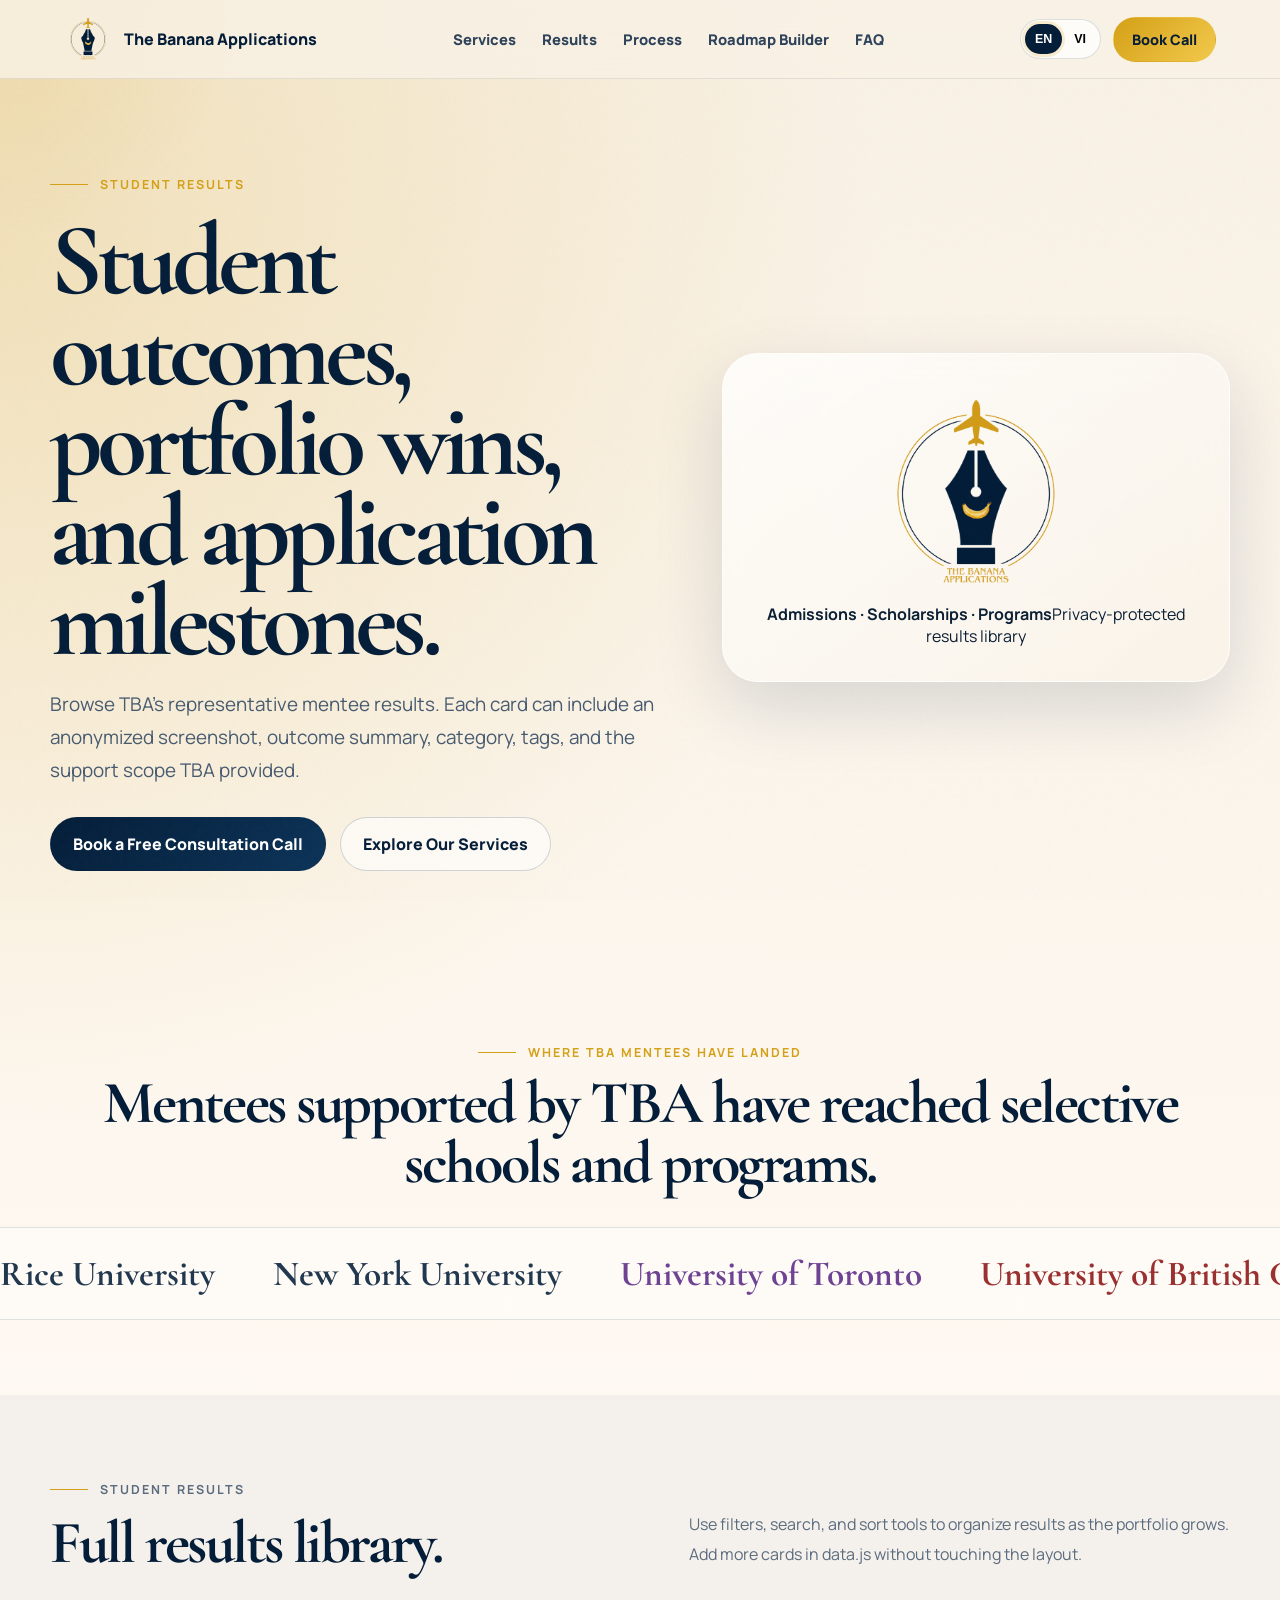
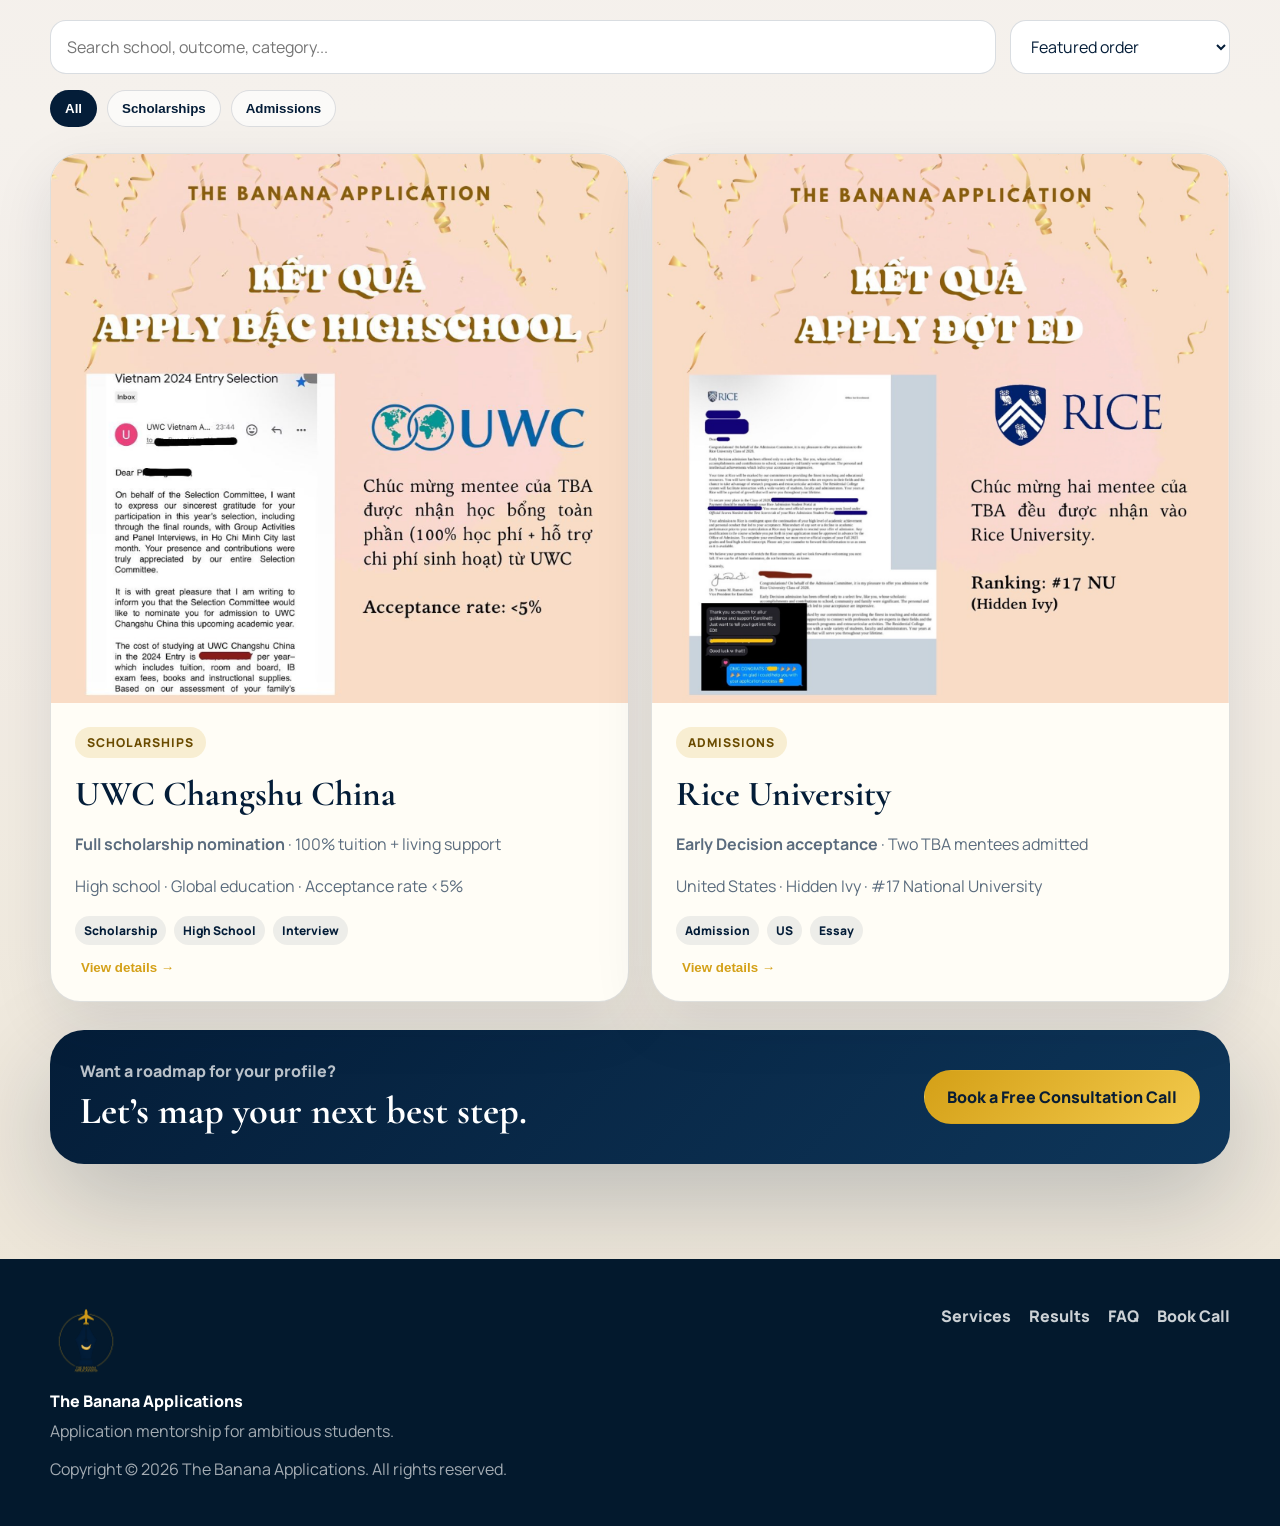
==== results.html @ 78f8deb8 "Add files via upload" ====
<!doctype html>
<html lang="en">
<head>
  <meta charset="utf-8" />
  <meta name="viewport" content="width=device-width, initial-scale=1" />
  <title>Student Results | The Banana Applications</title>
  <meta name="description" content="Explore student admissions, scholarship, competition, program, and portfolio outcomes from The Banana Applications mentees." />
  <meta name="theme-color" content="#041d38" />
  <meta property="og:title" content="Student Results | The Banana Applications" />
  <meta property="og:description" content="A bilingual portfolio of representative TBA mentee outcomes, with privacy-protected screenshots and case notes." />
  <meta property="og:image" content="tba-logo.png" />
  <link rel="icon" href="tba-logo.png" />
  <link rel="preconnect" href="https://fonts.googleapis.com"><link rel="preconnect" href="https://fonts.gstatic.com" crossorigin>
  <link href="https://fonts.googleapis.com/css2?family=Cormorant+Garamond:wght@500;600;700&family=Manrope:wght@400;500;600;700;800&display=swap" rel="stylesheet">
  <link rel="stylesheet" href="styles.css" />
</head>
<body data-page="results">
  <div class="cursor-glow" id="cursorGlow"></div><div class="page-noise"></div>
  <header class="site-header" id="top"><a class="brand" href="index.html#top"><img src="tba-logo.png" alt="The Banana Applications logo" /><span>The Banana Applications</span></a><nav class="desktop-nav"><a href="index.html#services" data-i18n="navServices">Services</a><a href="results.html" data-i18n="navResults">Results</a><a href="index.html#process" data-i18n="navProcess">Process</a><a href="index.html#roadmap" data-i18n="navRoadmap">Roadmap Builder</a><a href="index.html#faq" data-i18n="navFAQ">FAQ</a></nav><div class="header-actions"><button class="lang-toggle" type="button"><span class="lang-pill active" data-lang="en">EN</span><span class="lang-pill" data-lang="vi">VI</span></button><a class="btn btn-gold btn-small book-link" href="#" target="_blank" rel="noopener" data-i18n="bookShort">Book Call</a><button class="menu-button" type="button">☰</button></div></header>
  <div class="mobile-menu"><a href="index.html#services" data-i18n="navServices">Services</a><a href="results.html" data-i18n="navResults">Results</a><a href="index.html#process" data-i18n="navProcess">Process</a><a href="index.html#roadmap" data-i18n="navRoadmap">Roadmap Builder</a><a href="index.html#faq" data-i18n="navFAQ">FAQ</a></div>
  <main>
    <section class="results-hero section-shell"><div class="reveal"><p class="eyebrow"><span></span><strong data-i18n="resultsEyebrow">Student results</strong></p><h1 data-i18n="resultsPageTitle">Student outcomes, portfolio wins, and application milestones.</h1><p class="hero-subtitle" data-i18n="resultsPageSubtitle">Browse TBA’s representative mentee results. Each card can include an anonymized screenshot, outcome summary, category, tags, and the support scope TBA provided.</p><div class="hero-buttons"><a class="btn btn-navy book-link" href="#" target="_blank" rel="noopener" data-i18n="bookFull">Book a Free Consultation Call</a><a class="btn btn-outline" href="index.html#services" data-i18n="exploreServices">Explore Our Services</a></div></div><div class="results-hero-card premium-card reveal delay-1"><img src="tba-logo.png" alt="The Banana Applications logo" /><div><strong>Admissions · Scholarships · Programs</strong><span data-i18n="privacyLine">Privacy-protected results library</span></div></div></section>
    <section class="university-strip"><div class="section-shell university-heading reveal"><p class="eyebrow centered"><span></span><strong data-i18n="marqueeEyebrow">Where TBA mentees have landed</strong></p><h2 data-i18n="marqueeTitle">Mentees supported by TBA have reached selective schools and programs.</h2></div><div class="logo-marquee"><div class="logo-track" id="destinationTrack"></div></div></section>
    <section class="results-section full-results" id="results"><div class="section-shell"><div class="results-top reveal"><div><p class="eyebrow"><span></span><strong data-i18n="resultsEyebrow">Student results</strong></p><h2 data-i18n="resultsLibraryTitle">Full results library.</h2></div><p data-i18n="resultsLibrarySubtitle">Use filters, search, and sort tools to organize results as the portfolio grows. Add more cards in data.js without touching the layout.</p></div><div class="results-tools reveal delay-1"><input id="resultSearch" type="search" placeholder="Search school, outcome, category..." /><select id="sortResults"><option value="default">Featured order</option><option value="school">School A–Z</option><option value="category">Category</option></select></div><div class="filter-row reveal delay-1" id="filterRow"></div><div class="results-grid" id="resultsGrid"></div><div class="inline-cta reveal"><div><p data-i18n="inlineCtaSmall">Want a roadmap for your profile?</p><h3 data-i18n="inlineCtaTitle">Let’s map your next best step.</h3></div><a class="btn btn-gold book-link" href="#" target="_blank" rel="noopener" data-i18n="bookFull">Book a Free Consultation Call</a></div></div></section>
  </main>
  <footer class="site-footer"><div class="section-shell footer-grid"><div><img src="tba-logo.png" alt="The Banana Applications logo" /><p>The Banana Applications</p><span data-i18n="footerTagline">Application mentorship for ambitious students.</span><span class="copyright">Copyright © 2026 The Banana Applications. All rights reserved.</span></div><div class="footer-links"><a href="index.html#services" data-i18n="navServices">Services</a><a href="results.html" data-i18n="navResults">Results</a><a href="index.html#faq" data-i18n="navFAQ">FAQ</a><a class="book-link" href="#" target="_blank" rel="noopener" data-i18n="bookShort">Book Call</a></div></div></footer>
  <dialog class="result-modal" id="resultModal"><button class="modal-close" type="button">×</button><div id="modalContent"></div></dialog>
  <script src="data.js"></script><script src="script.js"></script>
</body>
</html>
---- styles.css ----
:root{--navy:#041d38;--navy2:#092947;--gold:#d4a017;--gold2:#f2c94c;--cream:#f8f1e5;--ivory:#fffaf0;--ink:#0b1f35;--muted:#617084;--line:rgba(4,29,56,.13);--shadow:0 26px 70px rgba(4,29,56,.14);--shadow2:0 36px 100px rgba(4,29,56,.22);--radius:28px;--serif:"Cormorant Garamond",Georgia,serif;--sans:"Manrope",system-ui,sans-serif}*{box-sizing:border-box}html{scroll-behavior:smooth}body{margin:0;background:radial-gradient(circle at 0 8%,rgba(212,160,23,.22),transparent 28%),linear-gradient(180deg,var(--cream),#fffaf4 55%,#f6ecdc);color:var(--ink);font-family:var(--sans);overflow-x:hidden}.page-noise{position:fixed;inset:0;pointer-events:none;opacity:.42;background-image:url("data:image/svg+xml,%3Csvg viewBox='0 0 200 200' xmlns='http://www.w3.org/2000/svg'%3E%3Cfilter id='n'%3E%3CfeTurbulence type='fractalNoise' baseFrequency='.9' numOctaves='4' stitchTiles='stitch'/%3E%3C/filter%3E%3Crect width='100%25' height='100%25' filter='url(%23n)' opacity='.05'/%3E%3C/svg%3E");z-index:0}.cursor-glow{position:fixed;width:520px;height:520px;border-radius:50%;background:radial-gradient(circle,rgba(212,160,23,.19),transparent 65%);pointer-events:none;transform:translate(-50%,-50%);z-index:0;opacity:.8}.skip-link{position:absolute;left:-999px}.skip-link:focus{left:20px;top:20px;z-index:99}.section-shell{width:min(1180px,calc(100% - 42px));margin:0 auto}.site-header{position:sticky;top:0;z-index:50;display:flex;align-items:center;justify-content:space-between;padding:15px min(5vw,72px);background:rgba(248,241,229,.82);backdrop-filter:blur(18px);border-bottom:1px solid rgba(4,29,56,.09)}.brand{display:flex;align-items:center;gap:12px;color:var(--navy);text-decoration:none;font-weight:850}.brand img{width:48px;height:48px;object-fit:contain}.desktop-nav{display:flex;gap:26px;align-items:center}.desktop-nav a,.mobile-menu a{color:#2e425a;text-decoration:none;font-weight:800;font-size:.92rem}.desktop-nav a:hover{color:var(--gold)}.header-actions{display:flex;gap:12px;align-items:center}.lang-toggle{border:1px solid var(--line);background:rgba(255,255,255,.7);padding:4px;border-radius:999px;display:flex;gap:2px;cursor:pointer}.lang-pill{padding:8px 10px;border-radius:999px;font-weight:900;font-size:.78rem}.lang-pill.active{background:var(--navy);color:white;box-shadow:0 0 0 3px rgba(212,160,23,.18)}.btn{display:inline-flex;align-items:center;justify-content:center;border-radius:999px;padding:15px 22px;border:1px solid transparent;text-decoration:none;font-weight:900;transition:.25s ease;cursor:pointer}.btn:hover{transform:translateY(-2px);box-shadow:0 18px 38px rgba(4,29,56,.15)}.btn-small{padding:12px 18px;font-size:.9rem}.btn-gold{background:linear-gradient(135deg,var(--gold),var(--gold2));color:#091d34}.btn-navy{background:linear-gradient(135deg,var(--navy),#0c3358);color:white}.btn-outline{border-color:rgba(4,29,56,.18);background:rgba(255,255,255,.6);color:var(--navy)}.btn-light{background:#fffdf6;color:var(--navy);border-color:rgba(255,255,255,.45)}.menu-button{display:none;border:0;background:var(--navy);color:white;border-radius:12px;padding:9px 12px}.mobile-menu{display:none;position:sticky;top:79px;z-index:49;background:rgba(248,241,229,.96);padding:14px 22px;border-bottom:1px solid var(--line)}.mobile-menu.open{display:grid;gap:12px}.hero{position:relative;display:grid;grid-template-columns:1.05fr .95fr;gap:58px;align-items:center;min-height:760px;padding:90px 0}.eyebrow{display:flex;gap:12px;align-items:center;color:var(--gold);letter-spacing:.16em;text-transform:uppercase;font-size:.78rem;font-weight:900}.eyebrow span{width:38px;height:1px;background:var(--gold);display:inline-block}.eyebrow.centered{justify-content:center}.hero h1,.results-hero h1{font-family:var(--serif);font-size:clamp(4rem,8vw,7.8rem);line-height:.88;letter-spacing:-.055em;margin:22px 0;color:var(--navy)}.hero-subtitle{font-size:1.18rem;line-height:1.75;color:#465a70;max-width:780px}.hero-buttons{display:flex;gap:14px;flex-wrap:wrap;margin-top:30px}.trust-row{margin-top:28px;display:grid;grid-template-columns:repeat(3,1fr);gap:10px}.trust-row div{border:1px solid var(--line);border-radius:18px;padding:14px;background:rgba(255,255,255,.45)}.trust-row strong{display:block;color:var(--navy)}.trust-row span{color:var(--muted);font-size:.86rem}.premium-card{background:linear-gradient(145deg,rgba(255,255,255,.78),rgba(248,241,229,.45));border:1px solid rgba(255,255,255,.72);box-shadow:var(--shadow);backdrop-filter:blur(16px)}.hero-card{min-height:500px;border-radius:45px;background:radial-gradient(circle at 40% 35%,rgba(212,160,23,.22),transparent 25%),linear-gradient(145deg,#08213c,#0e365a 65%,#041d38);position:relative;overflow:hidden;display:grid;place-items:center;box-shadow:var(--shadow2)}.hero-grid-lines{position:absolute;inset:0;background:linear-gradient(rgba(255,255,255,.035) 1px,transparent 1px),linear-gradient(90deg,rgba(255,255,255,.035) 1px,transparent 1px);background-size:46px 46px;mask-image:radial-gradient(circle,black 15%,transparent 72%)}.hero-logo{width:min(360px,60%);filter:drop-shadow(0 22px 30px rgba(0,0,0,.32));z-index:2}.orbit{position:absolute;border:1px solid rgba(212,160,23,.38);border-radius:50%;animation:spin 18s linear infinite}.orbit-one{width:78%;height:78%}.orbit-two{width:58%;height:58%;border-color:rgba(248,241,229,.22);animation-duration:28s}.floating-note,.floating-stat{position:absolute;z-index:3;border:1px solid rgba(255,255,255,.18);background:rgba(255,255,255,.12);backdrop-filter:blur(14px);color:white;border-radius:20px;padding:18px 20px;box-shadow:0 24px 55px rgba(0,0,0,.18)}.floating-note span,.floating-stat span{display:block;font-weight:900;font-size:.78rem;color:rgba(255,255,255,.72)}.floating-note strong,.floating-stat strong{font-family:var(--serif);font-size:1.5rem}.top-left{top:70px;left:55px}.bottom-right{right:48px;bottom:52px}.floating-stat{right:55px;top:48px;text-align:center}.intro-band,.signature-section,.why-section{padding:90px 0;background:rgba(255,255,255,.36);border-top:1px solid var(--line);border-bottom:1px solid var(--line)}.intro-grid,.signature-grid,.why-grid,.roadmap-grid{display:grid;grid-template-columns:1fr 1fr;gap:55px;align-items:center}.intro-grid h2,.section-heading h2,.signature-grid h2,.why-grid h2,.roadmap-grid h2,.results-top h2,.university-heading h2,.final-card h2{font-family:var(--serif);font-size:clamp(2.5rem,4.7vw,4.4rem);line-height:1;letter-spacing:-.04em;margin:12px 0;color:var(--navy)}.intro-grid p,.signature-grid p,.why-grid p,.section-heading p,.results-top p,.roadmap-grid p{color:#5b6c7e;line-height:1.85}.metric-panel{display:grid;grid-template-columns:repeat(4,1fr);gap:1px;padding:46px 0}.metric-panel div{padding:28px;border:1px solid var(--line);background:rgba(255,255,255,.4)}.metric-panel span{font-family:var(--serif);font-weight:800;font-size:3.4rem;color:var(--navy)}.metric-panel p{margin:4px 0 0;color:var(--muted);font-weight:800}.university-strip{padding:75px 0;overflow:hidden}.university-heading{text-align:center;margin-bottom:34px}.logo-marquee{border-block:1px solid rgba(4,29,56,.12);background:rgba(255,255,255,.42);padding:24px 0;white-space:nowrap}.logo-track{display:inline-flex;gap:58px;align-items:center;animation:marquee 35s linear infinite}.school-wordmark{font-family:var(--serif);font-size:2.2rem;font-weight:800;color:var(--navy);opacity:.88}.school-wordmark:nth-child(3n){color:#5b2a86}.school-wordmark:nth-child(4n){color:#8c1515}.section-heading{text-align:center;max-width:790px;margin:0 auto 42px}.services,.process,.resources,.faq,.testimonials{padding:92px 0}.service-grid{display:grid;grid-template-columns:repeat(3,1fr);gap:18px}.service-card{position:relative;border-radius:28px;padding:28px;background:rgba(255,255,255,.56);border:1px solid rgba(4,29,56,.12);box-shadow:0 18px 50px rgba(4,29,56,.08);overflow:hidden;transition:.25s ease}.service-card:hover{transform:translateY(-5px);box-shadow:var(--shadow)}.service-icon{width:48px;height:48px;border-radius:16px;background:var(--navy);color:var(--gold2);display:grid;place-items:center;font-size:1.25rem;margin-bottom:24px}.service-card h3{font-family:var(--serif);font-size:1.8rem;margin:0 0 10px;color:var(--navy)}.service-card p{color:#5e6f81;line-height:1.7}.deliver-list{margin:18px 0 0;padding:0;display:grid;gap:8px;list-style:none}.deliver-list li{font-size:.86rem;color:#243c55;font-weight:800}.deliver-list li:before{content:'✓';color:var(--gold);margin-right:8px}.method-cards{display:grid;gap:14px}.method-cards article{padding:24px;border-radius:24px;background:rgba(255,255,255,.55);border:1px solid var(--line)}.method-cards b{color:var(--gold)}.method-cards h3{margin:8px 0;color:var(--navy)}.process-timeline{position:relative;display:grid;gap:20px}.process-timeline:before{content:"";position:absolute;left:34px;top:20px;bottom:20px;width:1px;background:linear-gradient(var(--gold),rgba(4,29,56,.1))}.process-card{position:relative;margin-left:70px;padding:28px;border-radius:28px;background:rgba(255,255,255,.6);border:1px solid var(--line);box-shadow:0 18px 50px rgba(4,29,56,.08)}.process-card .num{position:absolute;left:-70px;top:22px;width:68px;height:68px;border-radius:50%;display:grid;place-items:center;background:linear-gradient(135deg,var(--navy),#0e365a);color:var(--gold2);font-weight:900;border:5px solid var(--cream)}.process-card h3{font-family:var(--serif);font-size:2rem;margin:0 0 8px;color:var(--navy)}.process-card p{color:#5b6c7e;line-height:1.75}.process-output{display:inline-flex;margin-top:12px;border-radius:999px;background:rgba(212,160,23,.14);color:#6b4b00;padding:8px 12px;font-weight:900;font-size:.85rem}.roadmap-section{padding:92px 0;background:linear-gradient(135deg,#071f38,#0c3358);color:white}.roadmap-grid h2,.roadmap-grid .eyebrow,.roadmap-grid p{color:white}.roadmap-card{padding:30px;border-radius:32px;background:rgba(255,255,255,.1);border-color:rgba(255,255,255,.16)}.quiz-step{display:grid;gap:8px;margin-bottom:16px}.quiz-step label{font-weight:900;color:rgba(255,255,255,.82)}.quiz-step select,.results-tools input,.results-tools select{width:100%;border:1px solid rgba(4,29,56,.15);background:white;border-radius:16px;padding:14px 16px;font:inherit;color:var(--navy)}.roadmap-output{display:none;margin-top:18px;padding:18px;border-radius:22px;background:rgba(255,255,255,.12);border:1px solid rgba(255,255,255,.18);line-height:1.7}.roadmap-output.show{display:block}.results-section{padding:95px 0;background:rgba(4,29,56,.04)}.results-top{display:grid;grid-template-columns:1.05fr .95fr;gap:40px;align-items:end;margin-bottom:34px}.results-grid{display:grid;grid-template-columns:repeat(2,1fr);gap:22px}.result-card{background:#fffdf6;border-radius:30px;overflow:hidden;border:1px solid var(--line);box-shadow:0 20px 60px rgba(4,29,56,.1);transition:.25s ease;display:flex;flex-direction:column}.result-card:hover{transform:translateY(-4px);box-shadow:var(--shadow)}.result-image{aspect-ratio:1.05/1;background:#ead8c2;overflow:hidden}.result-image img{width:100%;height:100%;object-fit:cover;display:block}.result-body{padding:24px}.result-category{display:inline-flex;border-radius:999px;background:rgba(212,160,23,.16);color:#6a4b00;padding:7px 12px;font-weight:900;font-size:.76rem;text-transform:uppercase;letter-spacing:.08em}.result-body h3{font-family:var(--serif);font-size:2.2rem;margin:14px 0 8px;color:var(--navy)}.result-body p{color:#5b6c7e;line-height:1.65}.tag-row{display:flex;gap:8px;flex-wrap:wrap}.tag-row span{font-size:.75rem;font-weight:900;color:var(--navy);background:rgba(4,29,56,.07);border-radius:999px;padding:6px 9px}.result-open{margin-top:14px;border:0;background:transparent;color:var(--gold);font-weight:900;cursor:pointer}.inline-cta{margin-top:28px;border-radius:34px;background:linear-gradient(135deg,var(--navy),#0e365a);color:white;padding:30px;display:flex;align-items:center;justify-content:space-between;gap:20px;box-shadow:var(--shadow2)}.inline-cta p{margin:0;color:rgba(255,255,255,.72);font-weight:900}.inline-cta h3{font-family:var(--serif);font-size:2.4rem;margin:6px 0 0}.cta-actions{display:flex;gap:12px;flex-wrap:wrap}.testimonials{display:grid;place-items:center}.testimonial-card{max-width:820px;padding:44px;border-radius:38px;text-align:center}.quote-mark{font-family:var(--serif);font-size:6rem;color:var(--gold);line-height:0;margin:32px 0}.testimonial-card p:not(.quote-mark){font-family:var(--serif);font-size:2.4rem;line-height:1.1;color:var(--navy)}.testimonial-card strong{display:block}.testimonial-card span{color:var(--muted)}.mini-link{border:0;background:transparent;color:var(--gold);font-weight:900;margin-top:18px;cursor:pointer}.faq-list{max-width:880px;margin:auto;display:grid;gap:12px}.faq-item{border:1px solid var(--line);border-radius:22px;background:rgba(255,255,255,.56);overflow:hidden}.faq-q{width:100%;border:0;background:transparent;padding:20px 22px;display:flex;justify-content:space-between;align-items:center;font-weight:900;color:var(--navy);font-size:1rem;cursor:pointer}.faq-a{display:none;padding:0 22px 22px;color:#5b6c7e;line-height:1.75}.faq-item.open .faq-a{display:block}.final-cta{padding:90px 0}.final-card{border-radius:44px;background:radial-gradient(circle at 20% 20%,rgba(212,160,23,.25),transparent 32%),linear-gradient(135deg,#061d34,#0d365d);color:white;padding:46px;display:grid;grid-template-columns:220px 1fr;gap:40px;align-items:center;box-shadow:var(--shadow2)}.final-card img{width:210px}.final-card h2{color:white}.final-card p{color:rgba(255,255,255,.75)}.final-actions{display:flex;gap:12px;flex-wrap:wrap}.site-footer{padding:46px 0;background:#03192d;color:white}.footer-grid{display:flex;justify-content:space-between;gap:30px}.footer-grid img{width:72px}.footer-grid p{font-weight:900;margin:8px 0}.footer-grid span{display:block;color:rgba(255,255,255,.64);margin-top:6px}.copyright{margin-top:16px!important}.footer-links{display:flex;gap:18px;flex-wrap:wrap;align-items:flex-start}.footer-links a{color:rgba(255,255,255,.8);text-decoration:none;font-weight:800}.results-hero{display:grid;grid-template-columns:1.1fr .9fr;gap:50px;align-items:center;min-height:520px;padding:85px 0}.results-hero-card{border-radius:36px;padding:34px;text-align:center}.results-hero-card img{width:210px}.full-results{padding-top:70px}.results-tools{display:grid;grid-template-columns:1fr 220px;gap:14px;margin:0 0 16px}.filter-row{display:flex;gap:10px;flex-wrap:wrap;margin:0 0 26px}.filter-btn{border:1px solid var(--line);background:rgba(255,255,255,.62);padding:10px 14px;border-radius:999px;font-weight:900;color:var(--navy);cursor:pointer}.filter-btn.active{background:var(--navy);color:white}.result-modal{border:0;border-radius:34px;max-width:980px;width:calc(100% - 30px);padding:0;background:#fffdf6;box-shadow:var(--shadow2)}.result-modal::backdrop{background:rgba(4,29,56,.68);backdrop-filter:blur(8px)}.modal-close{position:absolute;right:16px;top:12px;z-index:2;border:0;background:var(--navy);color:white;width:38px;height:38px;border-radius:50%;font-size:1.4rem}.modal-layout{display:grid;grid-template-columns:1fr 1fr}.modal-layout img{width:100%;height:100%;object-fit:cover}.modal-copy{padding:40px}.modal-copy h2{font-family:var(--serif);font-size:3rem;color:var(--navy);line-height:1;margin:12px 0}.reveal{opacity:0;transform:translateY(22px);transition:opacity .7s ease,transform .7s ease}.reveal.visible{opacity:1;transform:none}.delay-1{transition-delay:.12s}.delay-2{transition-delay:.24s}@keyframes spin{to{transform:rotate(360deg)}}@keyframes marquee{from{transform:translateX(0)}to{transform:translateX(-50%)}}@media(max-width:980px){.desktop-nav{display:none}.menu-button{display:block}.hero,.intro-grid,.signature-grid,.roadmap-grid,.results-top,.results-hero,.final-card{grid-template-columns:1fr}.hero{padding:55px 0;min-height:auto}.hero h1,.results-hero h1{font-size:clamp(3.3rem,16vw,5.2rem)}.service-grid,.results-grid,.metric-panel{grid-template-columns:1fr}.trust-row{grid-template-columns:1fr}.hero-card{min-height:430px}.final-card{text-align:center}.final-card img{margin:auto}.footer-grid{display:grid}.results-tools{grid-template-columns:1fr}.modal-layout{grid-template-columns:1fr}.modal-layout img{max-height:520px}}@media(max-width:620px){.section-shell{width:min(100% - 28px,1180px)}.brand span{display:none}.btn{width:100%;padding:14px 18px}.btn-small{width:auto}.hero-buttons,.final-actions,.cta-actions{width:100%}.hero-card{min-height:360px;border-radius:32px}.floating-note{display:none}.floating-stat{right:20px;top:20px}.intro-band,.services,.process,.faq,.final-cta,.results-section,.roadmap-section{padding:62px 0}.inline-cta{display:grid}.service-card,.process-card{border-radius:24px}.process-card{margin-left:48px}.process-timeline:before{left:24px}.process-card .num{left:-54px;width:52px;height:52px}.school-wordmark{font-size:1.6rem}.site-header{padding:12px 16px}.hero-subtitle{font-size:1rem}.testimonial-card p:not(.quote-mark){font-size:1.7rem}.result-body h3{font-size:1.8rem}}
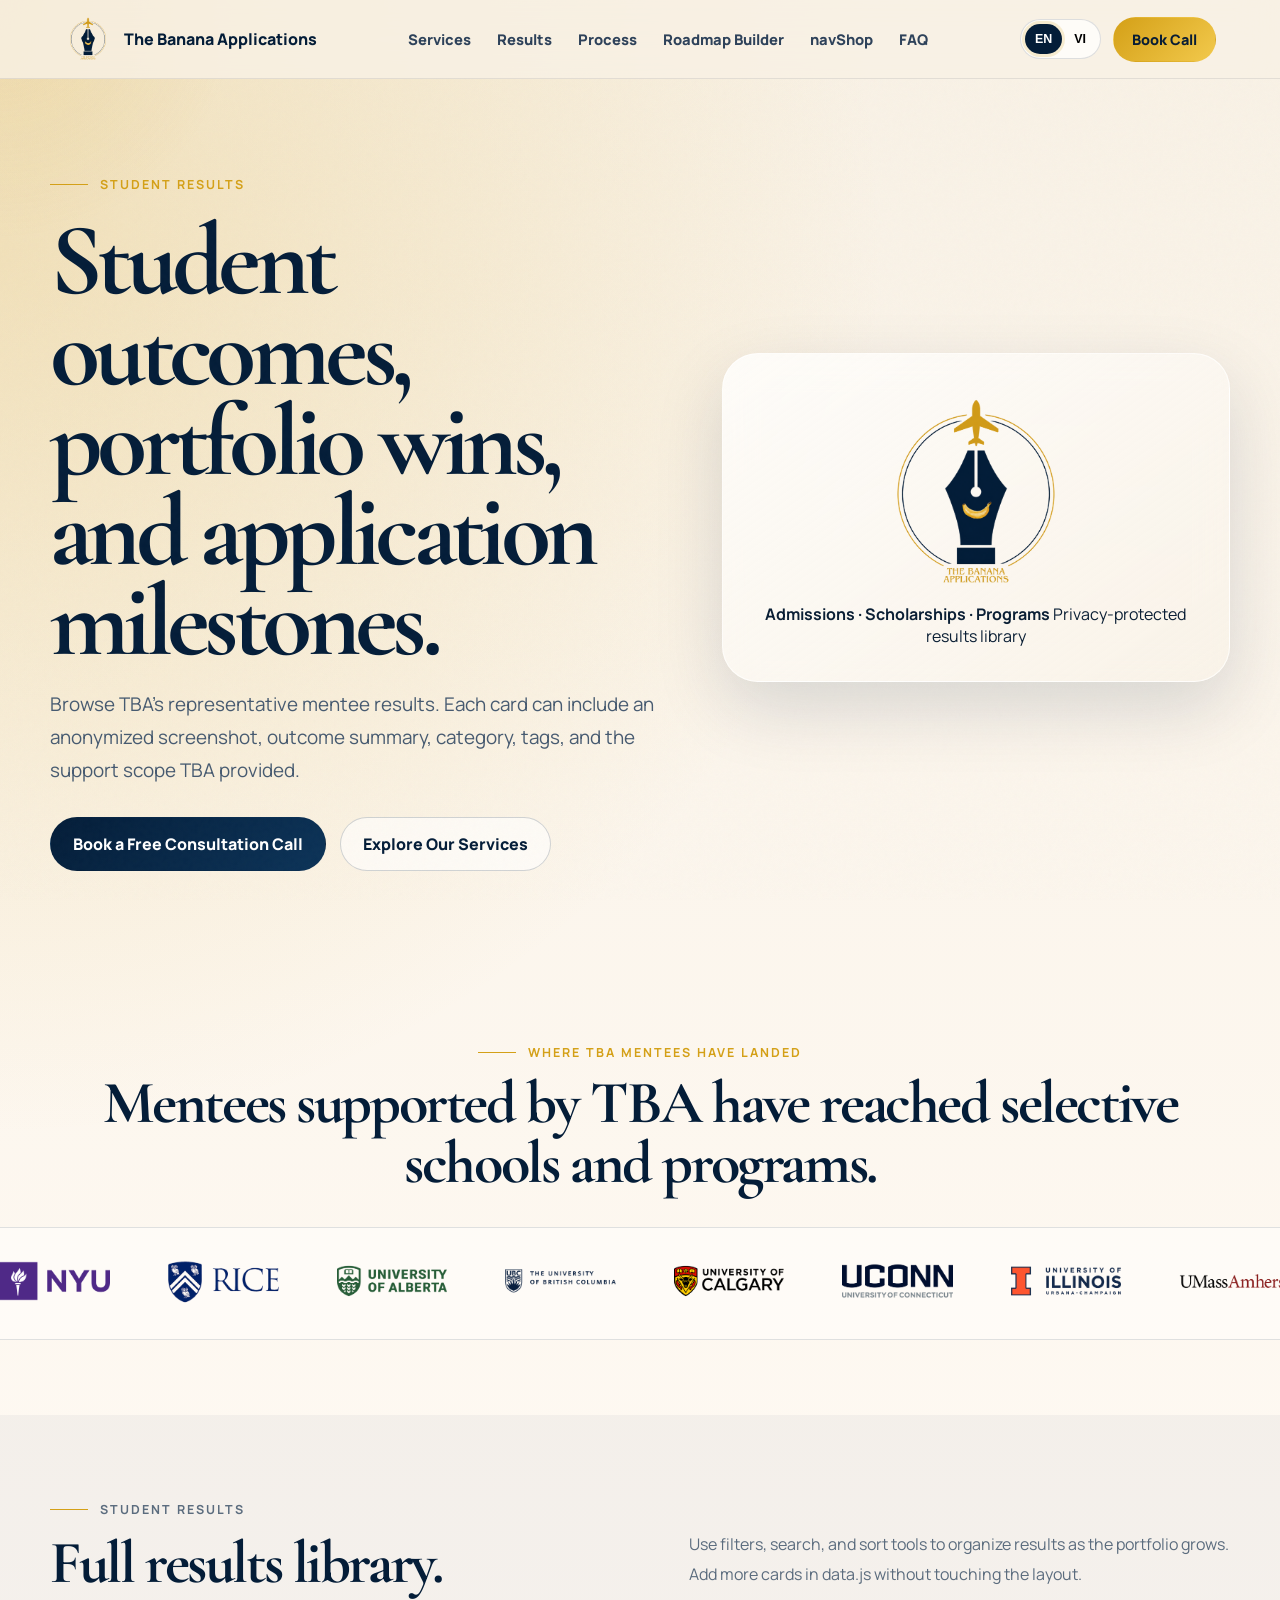
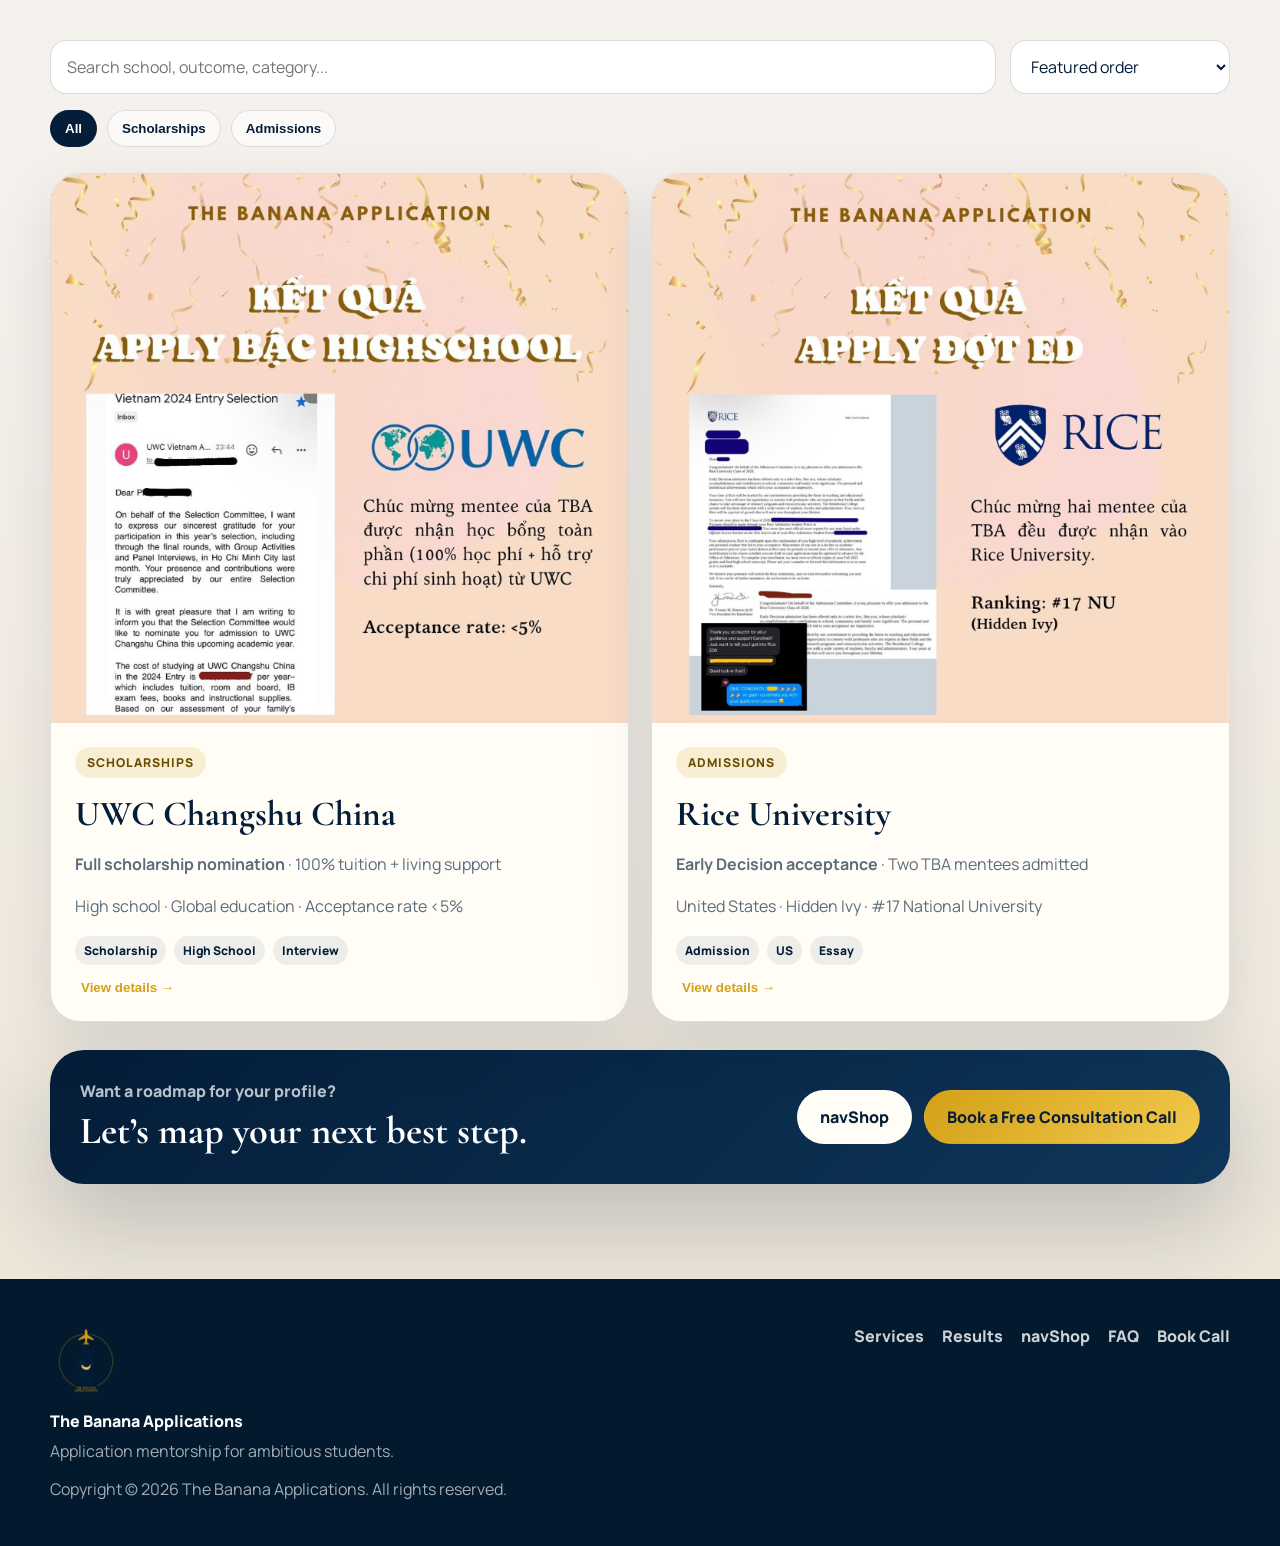
==== commit d1f189cc: "Update results.html" ====
--- a/results.html
+++ b/results.html
@@ -10,21 +10,155 @@
   <meta property="og:description" content="A bilingual portfolio of representative TBA mentee outcomes, with privacy-protected screenshots and case notes." />
   <meta property="og:image" content="tba-logo.png" />
   <link rel="icon" href="tba-logo.png" />
-  <link rel="preconnect" href="https://fonts.googleapis.com"><link rel="preconnect" href="https://fonts.gstatic.com" crossorigin>
+  <link rel="preconnect" href="https://fonts.googleapis.com">
+  <link rel="preconnect" href="https://fonts.gstatic.com" crossorigin>
   <link href="https://fonts.googleapis.com/css2?family=Cormorant+Garamond:wght@500;600;700&family=Manrope:wght@400;500;600;700;800&display=swap" rel="stylesheet">
   <link rel="stylesheet" href="styles.css" />
 </head>
+
 <body data-page="results">
-  <div class="cursor-glow" id="cursorGlow"></div><div class="page-noise"></div>
-  <header class="site-header" id="top"><a class="brand" href="index.html#top"><img src="tba-logo.png" alt="The Banana Applications logo" /><span>The Banana Applications</span></a><nav class="desktop-nav"><a href="index.html#services" data-i18n="navServices">Services</a><a href="results.html" data-i18n="navResults">Results</a><a href="index.html#process" data-i18n="navProcess">Process</a><a href="index.html#roadmap" data-i18n="navRoadmap">Roadmap Builder</a><a href="index.html#faq" data-i18n="navFAQ">FAQ</a></nav><div class="header-actions"><button class="lang-toggle" type="button"><span class="lang-pill active" data-lang="en">EN</span><span class="lang-pill" data-lang="vi">VI</span></button><a class="btn btn-gold btn-small book-link" href="#" target="_blank" rel="noopener" data-i18n="bookShort">Book Call</a><button class="menu-button" type="button">☰</button></div></header>
-  <div class="mobile-menu"><a href="index.html#services" data-i18n="navServices">Services</a><a href="results.html" data-i18n="navResults">Results</a><a href="index.html#process" data-i18n="navProcess">Process</a><a href="index.html#roadmap" data-i18n="navRoadmap">Roadmap Builder</a><a href="index.html#faq" data-i18n="navFAQ">FAQ</a></div>
+  <div class="cursor-glow" id="cursorGlow"></div>
+  <div class="page-noise"></div>
+
+  <header class="site-header" id="top">
+    <a class="brand" href="index.html#top" aria-label="The Banana Applications home">
+      <img src="tba-logo.png" alt="The Banana Applications logo" />
+      <span>The Banana Applications</span>
+    </a>
+
+    <nav class="desktop-nav" aria-label="Main navigation">
+      <a href="index.html#services" data-i18n="navServices">Services</a>
+      <a href="results.html" data-i18n="navResults">Results</a>
+      <a href="index.html#process" data-i18n="navProcess">Process</a>
+      <a href="index.html#roadmap" data-i18n="navRoadmap">Roadmap Builder</a>
+      <a href="shop.html" data-i18n="navShop">Shop</a>
+      <a href="index.html#faq" data-i18n="navFAQ">FAQ</a>
+    </nav>
+
+    <div class="header-actions">
+      <button class="lang-toggle" type="button" aria-label="Switch language">
+        <span class="lang-pill active" data-lang="en">EN</span>
+        <span class="lang-pill" data-lang="vi">VI</span>
+      </button>
+      <a class="btn btn-gold btn-small book-link" href="#" target="_blank" rel="noopener" data-i18n="bookShort">Book Call</a>
+      <button class="menu-button" type="button" aria-label="Open menu">☰</button>
+    </div>
+  </header>
+
+  <div class="mobile-menu" aria-label="Mobile navigation">
+    <a href="index.html#services" data-i18n="navServices">Services</a>
+    <a href="results.html" data-i18n="navResults">Results</a>
+    <a href="index.html#process" data-i18n="navProcess">Process</a>
+    <a href="index.html#roadmap" data-i18n="navRoadmap">Roadmap Builder</a>
+    <a href="shop.html" data-i18n="navShop">Shop</a>
+    <a href="index.html#faq" data-i18n="navFAQ">FAQ</a>
+  </div>
+
   <main>
-    <section class="results-hero section-shell"><div class="reveal"><p class="eyebrow"><span></span><strong data-i18n="resultsEyebrow">Student results</strong></p><h1 data-i18n="resultsPageTitle">Student outcomes, portfolio wins, and application milestones.</h1><p class="hero-subtitle" data-i18n="resultsPageSubtitle">Browse TBA’s representative mentee results. Each card can include an anonymized screenshot, outcome summary, category, tags, and the support scope TBA provided.</p><div class="hero-buttons"><a class="btn btn-navy book-link" href="#" target="_blank" rel="noopener" data-i18n="bookFull">Book a Free Consultation Call</a><a class="btn btn-outline" href="index.html#services" data-i18n="exploreServices">Explore Our Services</a></div></div><div class="results-hero-card premium-card reveal delay-1"><img src="tba-logo.png" alt="The Banana Applications logo" /><div><strong>Admissions · Scholarships · Programs</strong><span data-i18n="privacyLine">Privacy-protected results library</span></div></div></section>
-    <section class="university-strip"><div class="section-shell university-heading reveal"><p class="eyebrow centered"><span></span><strong data-i18n="marqueeEyebrow">Where TBA mentees have landed</strong></p><h2 data-i18n="marqueeTitle">Mentees supported by TBA have reached selective schools and programs.</h2></div><div class="logo-marquee"><div class="logo-track" id="destinationTrack"></div></div></section>
-    <section class="results-section full-results" id="results"><div class="section-shell"><div class="results-top reveal"><div><p class="eyebrow"><span></span><strong data-i18n="resultsEyebrow">Student results</strong></p><h2 data-i18n="resultsLibraryTitle">Full results library.</h2></div><p data-i18n="resultsLibrarySubtitle">Use filters, search, and sort tools to organize results as the portfolio grows. Add more cards in data.js without touching the layout.</p></div><div class="results-tools reveal delay-1"><input id="resultSearch" type="search" placeholder="Search school, outcome, category..." /><select id="sortResults"><option value="default">Featured order</option><option value="school">School A–Z</option><option value="category">Category</option></select></div><div class="filter-row reveal delay-1" id="filterRow"></div><div class="results-grid" id="resultsGrid"></div><div class="inline-cta reveal"><div><p data-i18n="inlineCtaSmall">Want a roadmap for your profile?</p><h3 data-i18n="inlineCtaTitle">Let’s map your next best step.</h3></div><a class="btn btn-gold book-link" href="#" target="_blank" rel="noopener" data-i18n="bookFull">Book a Free Consultation Call</a></div></div></section>
+    <section class="results-hero section-shell">
+      <div class="reveal">
+        <p class="eyebrow">
+          <span></span>
+          <strong data-i18n="resultsEyebrow">Student results</strong>
+        </p>
+        <h1 data-i18n="resultsPageTitle">Student outcomes, portfolio wins, and application milestones.</h1>
+        <p class="hero-subtitle" data-i18n="resultsPageSubtitle">
+          Browse TBA’s representative mentee results. Each card can include an anonymized screenshot, outcome summary, category, tags, and the support scope TBA provided.
+        </p>
+        <div class="hero-buttons">
+          <a class="btn btn-navy book-link" href="#" target="_blank" rel="noopener" data-i18n="bookFull">Book a Free Consultation Call</a>
+          <a class="btn btn-outline" href="index.html#services" data-i18n="exploreServices">Explore Our Services</a>
+        </div>
+      </div>
+
+      <div class="results-hero-card premium-card reveal delay-1">
+        <img src="tba-logo.png" alt="The Banana Applications logo" />
+        <div>
+          <strong>Admissions · Scholarships · Programs</strong>
+          <span data-i18n="privacyLine">Privacy-protected results library</span>
+        </div>
+      </div>
+    </section>
+
+    <section class="university-strip">
+      <div class="section-shell university-heading reveal">
+        <p class="eyebrow centered">
+          <span></span>
+          <strong data-i18n="marqueeEyebrow">Where TBA mentees have landed</strong>
+        </p>
+        <h2 data-i18n="marqueeTitle">Mentees supported by TBA have reached selective schools and programs.</h2>
+      </div>
+      <div class="logo-marquee">
+        <div class="logo-track" id="destinationTrack"></div>
+      </div>
+    </section>
+
+    <section class="results-section full-results" id="results">
+      <div class="section-shell">
+        <div class="results-top reveal">
+          <div>
+            <p class="eyebrow">
+              <span></span>
+              <strong data-i18n="resultsEyebrow">Student results</strong>
+            </p>
+            <h2 data-i18n="resultsLibraryTitle">Full results library.</h2>
+          </div>
+          <p data-i18n="resultsLibrarySubtitle">
+            Use filters, search, and sort tools to organize results as the portfolio grows. Add more cards in data.js without touching the layout.
+          </p>
+        </div>
+
+        <div class="results-tools reveal delay-1">
+          <input id="resultSearch" type="search" placeholder="Search school, outcome, category..." />
+          <select id="sortResults">
+            <option value="default">Featured order</option>
+            <option value="school">School A–Z</option>
+            <option value="category">Category</option>
+          </select>
+        </div>
+
+        <div class="filter-row reveal delay-1" id="filterRow"></div>
+        <div class="results-grid" id="resultsGrid"></div>
+
+        <div class="inline-cta reveal">
+          <div>
+            <p data-i18n="inlineCtaSmall">Want a roadmap for your profile?</p>
+            <h3 data-i18n="inlineCtaTitle">Let’s map your next best step.</h3>
+          </div>
+          <div class="cta-actions">
+            <a class="btn btn-light" href="shop.html" data-i18n="navShop">Shop</a>
+            <a class="btn btn-gold book-link" href="#" target="_blank" rel="noopener" data-i18n="bookFull">Book a Free Consultation Call</a>
+          </div>
+        </div>
+      </div>
+    </section>
   </main>
-  <footer class="site-footer"><div class="section-shell footer-grid"><div><img src="tba-logo.png" alt="The Banana Applications logo" /><p>The Banana Applications</p><span data-i18n="footerTagline">Application mentorship for ambitious students.</span><span class="copyright">Copyright © 2026 The Banana Applications. All rights reserved.</span></div><div class="footer-links"><a href="index.html#services" data-i18n="navServices">Services</a><a href="results.html" data-i18n="navResults">Results</a><a href="index.html#faq" data-i18n="navFAQ">FAQ</a><a class="book-link" href="#" target="_blank" rel="noopener" data-i18n="bookShort">Book Call</a></div></div></footer>
-  <dialog class="result-modal" id="resultModal"><button class="modal-close" type="button">×</button><div id="modalContent"></div></dialog>
-  <script src="data.js"></script><script src="script.js"></script>
+
+  <footer class="site-footer">
+    <div class="section-shell footer-grid">
+      <div>
+        <img src="tba-logo.png" alt="The Banana Applications logo" />
+        <p>The Banana Applications</p>
+        <span data-i18n="footerTagline">Application mentorship for ambitious students.</span>
+        <span class="copyright">Copyright © 2026 The Banana Applications. All rights reserved.</span>
+      </div>
+
+      <div class="footer-links">
+        <a href="index.html#services" data-i18n="navServices">Services</a>
+        <a href="results.html" data-i18n="navResults">Results</a>
+        <a href="shop.html" data-i18n="navShop">Shop</a>
+        <a href="index.html#faq" data-i18n="navFAQ">FAQ</a>
+        <a class="book-link" href="#" target="_blank" rel="noopener" data-i18n="bookShort">Book Call</a>
+      </div>
+    </div>
+  </footer>
+
+  <dialog class="result-modal" id="resultModal">
+    <button class="modal-close" type="button">×</button>
+    <div id="modalContent"></div>
+  </dialog>
+
+  <script src="data.js"></script>
+  <script src="script.js"></script>
 </body>
 </html>
--- a/styles.css
+++ b/styles.css
@@ -1 +1,26 @@
-:root{--navy:#041d38;--navy2:#092947;--gold:#d4a017;--gold2:#f2c94c;--cream:#f8f1e5;--ivory:#fffaf0;--ink:#0b1f35;--muted:#617084;--line:rgba(4,29,56,.13);--shadow:0 26px 70px rgba(4,29,56,.14);--shadow2:0 36px 100px rgba(4,29,56,.22);--radius:28px;--serif:"Cormorant Garamond",Georgia,serif;--sans:"Manrope",system-ui,sans-serif}*{box-sizing:border-box}html{scroll-behavior:smooth}body{margin:0;background:radial-gradient(circle at 0 8%,rgba(212,160,23,.22),transparent 28%),linear-gradient(180deg,var(--cream),#fffaf4 55%,#f6ecdc);color:var(--ink);font-family:var(--sans);overflow-x:hidden}.page-noise{position:fixed;inset:0;pointer-events:none;opacity:.42;background-image:url("data:image/svg+xml,%3Csvg viewBox='0 0 200 200' xmlns='http://www.w3.org/2000/svg'%3E%3Cfilter id='n'%3E%3CfeTurbulence type='fractalNoise' baseFrequency='.9' numOctaves='4' stitchTiles='stitch'/%3E%3C/filter%3E%3Crect width='100%25' height='100%25' filter='url(%23n)' opacity='.05'/%3E%3C/svg%3E");z-index:0}.cursor-glow{position:fixed;width:520px;height:520px;border-radius:50%;background:radial-gradient(circle,rgba(212,160,23,.19),transparent 65%);pointer-events:none;transform:translate(-50%,-50%);z-index:0;opacity:.8}.skip-link{position:absolute;left:-999px}.skip-link:focus{left:20px;top:20px;z-index:99}.section-shell{width:min(1180px,calc(100% - 42px));margin:0 auto}.site-header{position:sticky;top:0;z-index:50;display:flex;align-items:center;justify-content:space-between;padding:15px min(5vw,72px);background:rgba(248,241,229,.82);backdrop-filter:blur(18px);border-bottom:1px solid rgba(4,29,56,.09)}.brand{display:flex;align-items:center;gap:12px;color:var(--navy);text-decoration:none;font-weight:850}.brand img{width:48px;height:48px;object-fit:contain}.desktop-nav{display:flex;gap:26px;align-items:center}.desktop-nav a,.mobile-menu a{color:#2e425a;text-decoration:none;font-weight:800;font-size:.92rem}.desktop-nav a:hover{color:var(--gold)}.header-actions{display:flex;gap:12px;align-items:center}.lang-toggle{border:1px solid var(--line);background:rgba(255,255,255,.7);padding:4px;border-radius:999px;display:flex;gap:2px;cursor:pointer}.lang-pill{padding:8px 10px;border-radius:999px;font-weight:900;font-size:.78rem}.lang-pill.active{background:var(--navy);color:white;box-shadow:0 0 0 3px rgba(212,160,23,.18)}.btn{display:inline-flex;align-items:center;justify-content:center;border-radius:999px;padding:15px 22px;border:1px solid transparent;text-decoration:none;font-weight:900;transition:.25s ease;cursor:pointer}.btn:hover{transform:translateY(-2px);box-shadow:0 18px 38px rgba(4,29,56,.15)}.btn-small{padding:12px 18px;font-size:.9rem}.btn-gold{background:linear-gradient(135deg,var(--gold),var(--gold2));color:#091d34}.btn-navy{background:linear-gradient(135deg,var(--navy),#0c3358);color:white}.btn-outline{border-color:rgba(4,29,56,.18);background:rgba(255,255,255,.6);color:var(--navy)}.btn-light{background:#fffdf6;color:var(--navy);border-color:rgba(255,255,255,.45)}.menu-button{display:none;border:0;background:var(--navy);color:white;border-radius:12px;padding:9px 12px}.mobile-menu{display:none;position:sticky;top:79px;z-index:49;background:rgba(248,241,229,.96);padding:14px 22px;border-bottom:1px solid var(--line)}.mobile-menu.open{display:grid;gap:12px}.hero{position:relative;display:grid;grid-template-columns:1.05fr .95fr;gap:58px;align-items:center;min-height:760px;padding:90px 0}.eyebrow{display:flex;gap:12px;align-items:center;color:var(--gold);letter-spacing:.16em;text-transform:uppercase;font-size:.78rem;font-weight:900}.eyebrow span{width:38px;height:1px;background:var(--gold);display:inline-block}.eyebrow.centered{justify-content:center}.hero h1,.results-hero h1{font-family:var(--serif);font-size:clamp(4rem,8vw,7.8rem);line-height:.88;letter-spacing:-.055em;margin:22px 0;color:var(--navy)}.hero-subtitle{font-size:1.18rem;line-height:1.75;color:#465a70;max-width:780px}.hero-buttons{display:flex;gap:14px;flex-wrap:wrap;margin-top:30px}.trust-row{margin-top:28px;display:grid;grid-template-columns:repeat(3,1fr);gap:10px}.trust-row div{border:1px solid var(--line);border-radius:18px;padding:14px;background:rgba(255,255,255,.45)}.trust-row strong{display:block;color:var(--navy)}.trust-row span{color:var(--muted);font-size:.86rem}.premium-card{background:linear-gradient(145deg,rgba(255,255,255,.78),rgba(248,241,229,.45));border:1px solid rgba(255,255,255,.72);box-shadow:var(--shadow);backdrop-filter:blur(16px)}.hero-card{min-height:500px;border-radius:45px;background:radial-gradient(circle at 40% 35%,rgba(212,160,23,.22),transparent 25%),linear-gradient(145deg,#08213c,#0e365a 65%,#041d38);position:relative;overflow:hidden;display:grid;place-items:center;box-shadow:var(--shadow2)}.hero-grid-lines{position:absolute;inset:0;background:linear-gradient(rgba(255,255,255,.035) 1px,transparent 1px),linear-gradient(90deg,rgba(255,255,255,.035) 1px,transparent 1px);background-size:46px 46px;mask-image:radial-gradient(circle,black 15%,transparent 72%)}.hero-logo{width:min(360px,60%);filter:drop-shadow(0 22px 30px rgba(0,0,0,.32));z-index:2}.orbit{position:absolute;border:1px solid rgba(212,160,23,.38);border-radius:50%;animation:spin 18s linear infinite}.orbit-one{width:78%;height:78%}.orbit-two{width:58%;height:58%;border-color:rgba(248,241,229,.22);animation-duration:28s}.floating-note,.floating-stat{position:absolute;z-index:3;border:1px solid rgba(255,255,255,.18);background:rgba(255,255,255,.12);backdrop-filter:blur(14px);color:white;border-radius:20px;padding:18px 20px;box-shadow:0 24px 55px rgba(0,0,0,.18)}.floating-note span,.floating-stat span{display:block;font-weight:900;font-size:.78rem;color:rgba(255,255,255,.72)}.floating-note strong,.floating-stat strong{font-family:var(--serif);font-size:1.5rem}.top-left{top:70px;left:55px}.bottom-right{right:48px;bottom:52px}.floating-stat{right:55px;top:48px;text-align:center}.intro-band,.signature-section,.why-section{padding:90px 0;background:rgba(255,255,255,.36);border-top:1px solid var(--line);border-bottom:1px solid var(--line)}.intro-grid,.signature-grid,.why-grid,.roadmap-grid{display:grid;grid-template-columns:1fr 1fr;gap:55px;align-items:center}.intro-grid h2,.section-heading h2,.signature-grid h2,.why-grid h2,.roadmap-grid h2,.results-top h2,.university-heading h2,.final-card h2{font-family:var(--serif);font-size:clamp(2.5rem,4.7vw,4.4rem);line-height:1;letter-spacing:-.04em;margin:12px 0;color:var(--navy)}.intro-grid p,.signature-grid p,.why-grid p,.section-heading p,.results-top p,.roadmap-grid p{color:#5b6c7e;line-height:1.85}.metric-panel{display:grid;grid-template-columns:repeat(4,1fr);gap:1px;padding:46px 0}.metric-panel div{padding:28px;border:1px solid var(--line);background:rgba(255,255,255,.4)}.metric-panel span{font-family:var(--serif);font-weight:800;font-size:3.4rem;color:var(--navy)}.metric-panel p{margin:4px 0 0;color:var(--muted);font-weight:800}.university-strip{padding:75px 0;overflow:hidden}.university-heading{text-align:center;margin-bottom:34px}.logo-marquee{border-block:1px solid rgba(4,29,56,.12);background:rgba(255,255,255,.42);padding:24px 0;white-space:nowrap}.logo-track{display:inline-flex;gap:58px;align-items:center;animation:marquee 35s linear infinite}.school-wordmark{font-family:var(--serif);font-size:2.2rem;font-weight:800;color:var(--navy);opacity:.88}.school-wordmark:nth-child(3n){color:#5b2a86}.school-wordmark:nth-child(4n){color:#8c1515}.section-heading{text-align:center;max-width:790px;margin:0 auto 42px}.services,.process,.resources,.faq,.testimonials{padding:92px 0}.service-grid{display:grid;grid-template-columns:repeat(3,1fr);gap:18px}.service-card{position:relative;border-radius:28px;padding:28px;background:rgba(255,255,255,.56);border:1px solid rgba(4,29,56,.12);box-shadow:0 18px 50px rgba(4,29,56,.08);overflow:hidden;transition:.25s ease}.service-card:hover{transform:translateY(-5px);box-shadow:var(--shadow)}.service-icon{width:48px;height:48px;border-radius:16px;background:var(--navy);color:var(--gold2);display:grid;place-items:center;font-size:1.25rem;margin-bottom:24px}.service-card h3{font-family:var(--serif);font-size:1.8rem;margin:0 0 10px;color:var(--navy)}.service-card p{color:#5e6f81;line-height:1.7}.deliver-list{margin:18px 0 0;padding:0;display:grid;gap:8px;list-style:none}.deliver-list li{font-size:.86rem;color:#243c55;font-weight:800}.deliver-list li:before{content:'✓';color:var(--gold);margin-right:8px}.method-cards{display:grid;gap:14px}.method-cards article{padding:24px;border-radius:24px;background:rgba(255,255,255,.55);border:1px solid var(--line)}.method-cards b{color:var(--gold)}.method-cards h3{margin:8px 0;color:var(--navy)}.process-timeline{position:relative;display:grid;gap:20px}.process-timeline:before{content:"";position:absolute;left:34px;top:20px;bottom:20px;width:1px;background:linear-gradient(var(--gold),rgba(4,29,56,.1))}.process-card{position:relative;margin-left:70px;padding:28px;border-radius:28px;background:rgba(255,255,255,.6);border:1px solid var(--line);box-shadow:0 18px 50px rgba(4,29,56,.08)}.process-card .num{position:absolute;left:-70px;top:22px;width:68px;height:68px;border-radius:50%;display:grid;place-items:center;background:linear-gradient(135deg,var(--navy),#0e365a);color:var(--gold2);font-weight:900;border:5px solid var(--cream)}.process-card h3{font-family:var(--serif);font-size:2rem;margin:0 0 8px;color:var(--navy)}.process-card p{color:#5b6c7e;line-height:1.75}.process-output{display:inline-flex;margin-top:12px;border-radius:999px;background:rgba(212,160,23,.14);color:#6b4b00;padding:8px 12px;font-weight:900;font-size:.85rem}.roadmap-section{padding:92px 0;background:linear-gradient(135deg,#071f38,#0c3358);color:white}.roadmap-grid h2,.roadmap-grid .eyebrow,.roadmap-grid p{color:white}.roadmap-card{padding:30px;border-radius:32px;background:rgba(255,255,255,.1);border-color:rgba(255,255,255,.16)}.quiz-step{display:grid;gap:8px;margin-bottom:16px}.quiz-step label{font-weight:900;color:rgba(255,255,255,.82)}.quiz-step select,.results-tools input,.results-tools select{width:100%;border:1px solid rgba(4,29,56,.15);background:white;border-radius:16px;padding:14px 16px;font:inherit;color:var(--navy)}.roadmap-output{display:none;margin-top:18px;padding:18px;border-radius:22px;background:rgba(255,255,255,.12);border:1px solid rgba(255,255,255,.18);line-height:1.7}.roadmap-output.show{display:block}.results-section{padding:95px 0;background:rgba(4,29,56,.04)}.results-top{display:grid;grid-template-columns:1.05fr .95fr;gap:40px;align-items:end;margin-bottom:34px}.results-grid{display:grid;grid-template-columns:repeat(2,1fr);gap:22px}.result-card{background:#fffdf6;border-radius:30px;overflow:hidden;border:1px solid var(--line);box-shadow:0 20px 60px rgba(4,29,56,.1);transition:.25s ease;display:flex;flex-direction:column}.result-card:hover{transform:translateY(-4px);box-shadow:var(--shadow)}.result-image{aspect-ratio:1.05/1;background:#ead8c2;overflow:hidden}.result-image img{width:100%;height:100%;object-fit:cover;display:block}.result-body{padding:24px}.result-category{display:inline-flex;border-radius:999px;background:rgba(212,160,23,.16);color:#6a4b00;padding:7px 12px;font-weight:900;font-size:.76rem;text-transform:uppercase;letter-spacing:.08em}.result-body h3{font-family:var(--serif);font-size:2.2rem;margin:14px 0 8px;color:var(--navy)}.result-body p{color:#5b6c7e;line-height:1.65}.tag-row{display:flex;gap:8px;flex-wrap:wrap}.tag-row span{font-size:.75rem;font-weight:900;color:var(--navy);background:rgba(4,29,56,.07);border-radius:999px;padding:6px 9px}.result-open{margin-top:14px;border:0;background:transparent;color:var(--gold);font-weight:900;cursor:pointer}.inline-cta{margin-top:28px;border-radius:34px;background:linear-gradient(135deg,var(--navy),#0e365a);color:white;padding:30px;display:flex;align-items:center;justify-content:space-between;gap:20px;box-shadow:var(--shadow2)}.inline-cta p{margin:0;color:rgba(255,255,255,.72);font-weight:900}.inline-cta h3{font-family:var(--serif);font-size:2.4rem;margin:6px 0 0}.cta-actions{display:flex;gap:12px;flex-wrap:wrap}.testimonials{display:grid;place-items:center}.testimonial-card{max-width:820px;padding:44px;border-radius:38px;text-align:center}.quote-mark{font-family:var(--serif);font-size:6rem;color:var(--gold);line-height:0;margin:32px 0}.testimonial-card p:not(.quote-mark){font-family:var(--serif);font-size:2.4rem;line-height:1.1;color:var(--navy)}.testimonial-card strong{display:block}.testimonial-card span{color:var(--muted)}.mini-link{border:0;background:transparent;color:var(--gold);font-weight:900;margin-top:18px;cursor:pointer}.faq-list{max-width:880px;margin:auto;display:grid;gap:12px}.faq-item{border:1px solid var(--line);border-radius:22px;background:rgba(255,255,255,.56);overflow:hidden}.faq-q{width:100%;border:0;background:transparent;padding:20px 22px;display:flex;justify-content:space-between;align-items:center;font-weight:900;color:var(--navy);font-size:1rem;cursor:pointer}.faq-a{display:none;padding:0 22px 22px;color:#5b6c7e;line-height:1.75}.faq-item.open .faq-a{display:block}.final-cta{padding:90px 0}.final-card{border-radius:44px;background:radial-gradient(circle at 20% 20%,rgba(212,160,23,.25),transparent 32%),linear-gradient(135deg,#061d34,#0d365d);color:white;padding:46px;display:grid;grid-template-columns:220px 1fr;gap:40px;align-items:center;box-shadow:var(--shadow2)}.final-card img{width:210px}.final-card h2{color:white}.final-card p{color:rgba(255,255,255,.75)}.final-actions{display:flex;gap:12px;flex-wrap:wrap}.site-footer{padding:46px 0;background:#03192d;color:white}.footer-grid{display:flex;justify-content:space-between;gap:30px}.footer-grid img{width:72px}.footer-grid p{font-weight:900;margin:8px 0}.footer-grid span{display:block;color:rgba(255,255,255,.64);margin-top:6px}.copyright{margin-top:16px!important}.footer-links{display:flex;gap:18px;flex-wrap:wrap;align-items:flex-start}.footer-links a{color:rgba(255,255,255,.8);text-decoration:none;font-weight:800}.results-hero{display:grid;grid-template-columns:1.1fr .9fr;gap:50px;align-items:center;min-height:520px;padding:85px 0}.results-hero-card{border-radius:36px;padding:34px;text-align:center}.results-hero-card img{width:210px}.full-results{padding-top:70px}.results-tools{display:grid;grid-template-columns:1fr 220px;gap:14px;margin:0 0 16px}.filter-row{display:flex;gap:10px;flex-wrap:wrap;margin:0 0 26px}.filter-btn{border:1px solid var(--line);background:rgba(255,255,255,.62);padding:10px 14px;border-radius:999px;font-weight:900;color:var(--navy);cursor:pointer}.filter-btn.active{background:var(--navy);color:white}.result-modal{border:0;border-radius:34px;max-width:980px;width:calc(100% - 30px);padding:0;background:#fffdf6;box-shadow:var(--shadow2)}.result-modal::backdrop{background:rgba(4,29,56,.68);backdrop-filter:blur(8px)}.modal-close{position:absolute;right:16px;top:12px;z-index:2;border:0;background:var(--navy);color:white;width:38px;height:38px;border-radius:50%;font-size:1.4rem}.modal-layout{display:grid;grid-template-columns:1fr 1fr}.modal-layout img{width:100%;height:100%;object-fit:cover}.modal-copy{padding:40px}.modal-copy h2{font-family:var(--serif);font-size:3rem;color:var(--navy);line-height:1;margin:12px 0}.reveal{opacity:0;transform:translateY(22px);transition:opacity .7s ease,transform .7s ease}.reveal.visible{opacity:1;transform:none}.delay-1{transition-delay:.12s}.delay-2{transition-delay:.24s}@keyframes spin{to{transform:rotate(360deg)}}@keyframes marquee{from{transform:translateX(0)}to{transform:translateX(-50%)}}@media(max-width:980px){.desktop-nav{display:none}.menu-button{display:block}.hero,.intro-grid,.signature-grid,.roadmap-grid,.results-top,.results-hero,.final-card{grid-template-columns:1fr}.hero{padding:55px 0;min-height:auto}.hero h1,.results-hero h1{font-size:clamp(3.3rem,16vw,5.2rem)}.service-grid,.results-grid,.metric-panel{grid-template-columns:1fr}.trust-row{grid-template-columns:1fr}.hero-card{min-height:430px}.final-card{text-align:center}.final-card img{margin:auto}.footer-grid{display:grid}.results-tools{grid-template-columns:1fr}.modal-layout{grid-template-columns:1fr}.modal-layout img{max-height:520px}}@media(max-width:620px){.section-shell{width:min(100% - 28px,1180px)}.brand span{display:none}.btn{width:100%;padding:14px 18px}.btn-small{width:auto}.hero-buttons,.final-actions,.cta-actions{width:100%}.hero-card{min-height:360px;border-radius:32px}.floating-note{display:none}.floating-stat{right:20px;top:20px}.intro-band,.services,.process,.faq,.final-cta,.results-section,.roadmap-section{padding:62px 0}.inline-cta{display:grid}.service-card,.process-card{border-radius:24px}.process-card{margin-left:48px}.process-timeline:before{left:24px}.process-card .num{left:-54px;width:52px;height:52px}.school-wordmark{font-size:1.6rem}.site-header{padding:12px 16px}.hero-subtitle{font-size:1rem}.testimonial-card p:not(.quote-mark){font-size:1.7rem}.result-body h3{font-size:1.8rem}}+:root{--navy:#041d38;--navy2:#092947;--gold:#d4a017;--gold2:#f2c94c;--cream:#f8f1e5;--ivory:#fffaf0;--ink:#0b1f35;--muted:#617084;--line:rgba(4,29,56,.13);--shadow:0 26px 70px rgba(4,29,56,.14);--shadow2:0 36px 100px rgba(4,29,56,.22);--radius:28px;--serif:"Cormorant Garamond",Georgia,serif;--sans:"Manrope",system-ui,sans-serif}*{box-sizing:border-box}html{scroll-behavior:smooth}body{margin:0;background:radial-gradient(circle at 0 8%,rgba(212,160,23,.22),transparent 28%),linear-gradient(180deg,var(--cream),#fffaf4 55%,#f6ecdc);color:var(--ink);font-family:var(--sans);overflow-x:hidden}.page-noise{position:fixed;inset:0;pointer-events:none;opacity:.42;background-image:url("data:image/svg+xml,%3Csvg viewBox='0 0 200 200' xmlns='http://www.w3.org/2000/svg'%3E%3Cfilter id='n'%3E%3CfeTurbulence type='fractalNoise' baseFrequency='.9' numOctaves='4' stitchTiles='stitch'/%3E%3C/filter%3E%3Crect width='100%25' height='100%25' filter='url(%23n)' opacity='.05'/%3E%3C/svg%3E");z-index:0}.cursor-glow{position:fixed;width:520px;height:520px;border-radius:50%;background:radial-gradient(circle,rgba(212,160,23,.19),transparent 65%);pointer-events:none;transform:translate(-50%,-50%);z-index:0;opacity:.8}.skip-link{position:absolute;left:-999px}.skip-link:focus{left:20px;top:20px;z-index:99}.section-shell{width:min(1180px,calc(100% - 42px));margin:0 auto}.site-header{position:sticky;top:0;z-index:50;display:flex;align-items:center;justify-content:space-between;padding:15px min(5vw,72px);background:rgba(248,241,229,.82);backdrop-filter:blur(18px);border-bottom:1px solid rgba(4,29,56,.09)}.brand{display:flex;align-items:center;gap:12px;color:var(--navy);text-decoration:none;font-weight:850}.brand img{width:48px;height:48px;object-fit:contain}.desktop-nav{display:flex;gap:26px;align-items:center}.desktop-nav a,.mobile-menu a{color:#2e425a;text-decoration:none;font-weight:800;font-size:.92rem}.desktop-nav a:hover{color:var(--gold)}.header-actions{display:flex;gap:12px;align-items:center}.lang-toggle{border:1px solid var(--line);background:rgba(255,255,255,.7);padding:4px;border-radius:999px;display:flex;gap:2px;cursor:pointer}.lang-pill{padding:8px 10px;border-radius:999px;font-weight:900;font-size:.78rem}.lang-pill.active{background:var(--navy);color:white;box-shadow:0 0 0 3px rgba(212,160,23,.18)}.btn{display:inline-flex;align-items:center;justify-content:center;border-radius:999px;padding:15px 22px;border:1px solid transparent;text-decoration:none;font-weight:900;transition:.25s ease;cursor:pointer}.btn:hover{transform:translateY(-2px);box-shadow:0 18px 38px rgba(4,29,56,.15)}.btn-small{padding:12px 18px;font-size:.9rem}.btn-gold{background:linear-gradient(135deg,var(--gold),var(--gold2));color:#091d34}.btn-navy{background:linear-gradient(135deg,var(--navy),#0c3358);color:white}.btn-outline{border-color:rgba(4,29,56,.18);background:rgba(255,255,255,.6);color:var(--navy)}.btn-light{background:#fffdf6;color:var(--navy);border-color:rgba(255,255,255,.45)}.menu-button{display:none;border:0;background:var(--navy);color:white;border-radius:12px;padding:9px 12px}.mobile-menu{display:none;position:sticky;top:79px;z-index:49;background:rgba(248,241,229,.96);padding:14px 22px;border-bottom:1px solid var(--line)}.mobile-menu.open{display:grid;gap:12px}.hero{position:relative;display:grid;grid-template-columns:1.05fr .95fr;gap:58px;align-items:center;min-height:760px;padding:90px 0}.eyebrow{display:flex;gap:12px;align-items:center;color:var(--gold);letter-spacing:.16em;text-transform:uppercase;font-size:.78rem;font-weight:900}.eyebrow span{width:38px;height:1px;background:var(--gold);display:inline-block}.eyebrow.centered{justify-content:center}.hero h1,.results-hero h1{font-family:var(--serif);font-size:clamp(4rem,8vw,7.8rem);line-height:.88;letter-spacing:-.055em;margin:22px 0;color:var(--navy)}.hero-subtitle{font-size:1.18rem;line-height:1.75;color:#465a70;max-width:780px}.hero-buttons{display:flex;gap:14px;flex-wrap:wrap;margin-top:30px}.trust-row{margin-top:28px;display:grid;grid-template-columns:repeat(3,1fr);gap:10px}.trust-row div{border:1px solid var(--line);border-radius:18px;padding:14px;background:rgba(255,255,255,.45)}.trust-row strong{display:block;color:var(--navy)}.trust-row span{color:var(--muted);font-size:.86rem}.premium-card{background:linear-gradient(145deg,rgba(255,255,255,.78),rgba(248,241,229,.45));border:1px solid rgba(255,255,255,.72);box-shadow:var(--shadow);backdrop-filter:blur(16px)}.hero-card{min-height:500px;border-radius:45px;background:radial-gradient(circle at 40% 35%,rgba(212,160,23,.22),transparent 25%),linear-gradient(145deg,#08213c,#0e365a 65%,#041d38);position:relative;overflow:hidden;display:grid;place-items:center;box-shadow:var(--shadow2)}.hero-grid-lines{position:absolute;inset:0;background:linear-gradient(rgba(255,255,255,.035) 1px,transparent 1px),linear-gradient(90deg,rgba(255,255,255,.035) 1px,transparent 1px);background-size:46px 46px;mask-image:radial-gradient(circle,black 15%,transparent 72%)}.hero-logo{width:min(360px,60%);filter:drop-shadow(0 22px 30px rgba(0,0,0,.32));z-index:2}.orbit{position:absolute;border:1px solid rgba(212,160,23,.38);border-radius:50%;animation:spin 18s linear infinite}.orbit-one{width:78%;height:78%}.orbit-two{width:58%;height:58%;border-color:rgba(248,241,229,.22);animation-duration:28s}.floating-note,.floating-stat{position:absolute;z-index:3;border:1px solid rgba(255,255,255,.18);background:rgba(255,255,255,.12);backdrop-filter:blur(14px);color:white;border-radius:20px;padding:18px 20px;box-shadow:0 24px 55px rgba(0,0,0,.18)}.floating-note span,.floating-stat span{display:block;font-weight:900;font-size:.78rem;color:rgba(255,255,255,.72)}.floating-note strong,.floating-stat strong{font-family:var(--serif);font-size:1.5rem}.top-left{top:70px;left:55px}.bottom-right{right:48px;bottom:52px}.floating-stat{right:55px;top:48px;text-align:center}.intro-band,.signature-section,.why-section{padding:90px 0;background:rgba(255,255,255,.36);border-top:1px solid var(--line);border-bottom:1px solid var(--line)}.intro-grid,.signature-grid,.why-grid,.roadmap-grid{display:grid;grid-template-columns:1fr 1fr;gap:55px;align-items:center}.intro-grid h2,.section-heading h2,.signature-grid h2,.why-grid h2,.roadmap-grid h2,.results-top h2,.university-heading h2,.final-card h2{font-family:var(--serif);font-size:clamp(2.5rem,4.7vw,4.4rem);line-height:1;letter-spacing:-.04em;margin:12px 0;color:var(--navy)}.intro-grid p,.signature-grid p,.why-grid p,.section-heading p,.results-top p,.roadmap-grid p{color:#5b6c7e;line-height:1.85}.metric-panel{display:grid;grid-template-columns:repeat(4,1fr);gap:1px;padding:46px 0}.metric-panel div{padding:28px;border:1px solid var(--line);background:rgba(255,255,255,.4)}.metric-panel span{font-family:var(--serif);font-weight:800;font-size:3.4rem;color:var(--navy)}.metric-panel p{margin:4px 0 0;color:var(--muted);font-weight:800}.university-strip{padding:75px 0;overflow:hidden}.university-heading{text-align:center;margin-bottom:34px}.logo-marquee{border-block:1px solid rgba(4,29,56,.12);background:rgba(255,255,255,.42);padding:24px 0;white-space:nowrap}.logo-track{display:inline-flex;gap:58px;align-items:center;animation:marquee 35s linear infinite}.school-wordmark{font-family:var(--serif);font-size:2.2rem;font-weight:800;color:var(--navy);opacity:.88}.school-wordmark:nth-child(3n){color:#5b2a86}.school-wordmark:nth-child(4n){color:#8c1515}.section-heading{text-align:center;max-width:790px;margin:0 auto 42px}.services,.process,.resources,.faq,.testimonials{padding:92px 0}.service-grid{display:grid;grid-template-columns:repeat(3,1fr);gap:18px}.service-card{position:relative;border-radius:28px;padding:28px;background:rgba(255,255,255,.56);border:1px solid rgba(4,29,56,.12);box-shadow:0 18px 50px rgba(4,29,56,.08);overflow:hidden;transition:.25s ease}.service-card:hover{transform:translateY(-5px);box-shadow:var(--shadow)}.service-icon{width:48px;height:48px;border-radius:16px;background:var(--navy);color:var(--gold2);display:grid;place-items:center;font-size:1.25rem;margin-bottom:24px}.service-card h3{font-family:var(--serif);font-size:1.8rem;margin:0 0 10px;color:var(--navy)}.service-card p{color:#5e6f81;line-height:1.7}.deliver-list{margin:18px 0 0;padding:0;display:grid;gap:8px;list-style:none}.deliver-list li{font-size:.86rem;color:#243c55;font-weight:800}.deliver-list li:before{content:'✓';color:var(--gold);margin-right:8px}.method-cards{display:grid;gap:14px}.method-cards article{padding:24px;border-radius:24px;background:rgba(255,255,255,.55);border:1px solid var(--line)}.method-cards b{color:var(--gold)}.method-cards h3{margin:8px 0;color:var(--navy)}.process-timeline{position:relative;display:grid;gap:20px}.process-timeline:before{content:"";position:absolute;left:34px;top:20px;bottom:20px;width:1px;background:linear-gradient(var(--gold),rgba(4,29,56,.1))}.process-card{position:relative;margin-left:70px;padding:28px;border-radius:28px;background:rgba(255,255,255,.6);border:1px solid var(--line);box-shadow:0 18px 50px rgba(4,29,56,.08)}.process-card .num{position:absolute;left:-70px;top:22px;width:68px;height:68px;border-radius:50%;display:grid;place-items:center;background:linear-gradient(135deg,var(--navy),#0e365a);color:var(--gold2);font-weight:900;border:5px solid var(--cream)}.process-card h3{font-family:var(--serif);font-size:2rem;margin:0 0 8px;color:var(--navy)}.process-card p{color:#5b6c7e;line-height:1.75}.process-output{display:inline-flex;margin-top:12px;border-radius:999px;background:rgba(212,160,23,.14);color:#6b4b00;padding:8px 12px;font-weight:900;font-size:.85rem}.roadmap-section{padding:92px 0;background:linear-gradient(135deg,#071f38,#0c3358);color:white}.roadmap-grid h2,.roadmap-grid .eyebrow,.roadmap-grid p{color:white}.roadmap-card{padding:30px;border-radius:32px;background:rgba(255,255,255,.1);border-color:rgba(255,255,255,.16)}.quiz-step{display:grid;gap:8px;margin-bottom:16px}.quiz-step label{font-weight:900;color:rgba(255,255,255,.82)}.quiz-step select,.results-tools input,.results-tools select{width:100%;border:1px solid rgba(4,29,56,.15);background:white;border-radius:16px;padding:14px 16px;font:inherit;color:var(--navy)}.roadmap-output{display:none;margin-top:18px;padding:18px;border-radius:22px;background:rgba(255,255,255,.12);border:1px solid rgba(255,255,255,.18);line-height:1.7}.roadmap-output.show{display:block}.results-section{padding:95px 0;background:rgba(4,29,56,.04)}.results-top{display:grid;grid-template-columns:1.05fr .95fr;gap:40px;align-items:end;margin-bottom:34px}.results-grid{display:grid;grid-template-columns:repeat(2,1fr);gap:22px}.result-card{background:#fffdf6;border-radius:30px;overflow:hidden;border:1px solid var(--line);box-shadow:0 20px 60px rgba(4,29,56,.1);transition:.25s ease;display:flex;flex-direction:column}.result-card:hover{transform:translateY(-4px);box-shadow:var(--shadow)}.result-image{aspect-ratio:1.05/1;background:#ead8c2;overflow:hidden}.result-image img{width:100%;height:100%;object-fit:cover;display:block}.result-body{padding:24px}.result-category{display:inline-flex;border-radius:999px;background:rgba(212,160,23,.16);color:#6a4b00;padding:7px 12px;font-weight:900;font-size:.76rem;text-transform:uppercase;letter-spacing:.08em}.result-body h3{font-family:var(--serif);font-size:2.2rem;margin:14px 0 8px;color:var(--navy)}.result-body p{color:#5b6c7e;line-height:1.65}.tag-row{display:flex;gap:8px;flex-wrap:wrap}.tag-row span{font-size:.75rem;font-weight:900;color:var(--navy);background:rgba(4,29,56,.07);border-radius:999px;padding:6px 9px}.result-open{margin-top:14px;border:0;background:transparent;color:var(--gold);font-weight:900;cursor:pointer}.inline-cta{margin-top:28px;border-radius:34px;background:linear-gradient(135deg,var(--navy),#0e365a);color:white;padding:30px;display:flex;align-items:center;justify-content:space-between;gap:20px;box-shadow:var(--shadow2)}.inline-cta p{margin:0;color:rgba(255,255,255,.72);font-weight:900}.inline-cta h3{font-family:var(--serif);font-size:2.4rem;margin:6px 0 0}.cta-actions{display:flex;gap:12px;flex-wrap:wrap}.testimonials{display:grid;place-items:center}.testimonial-card{max-width:820px;padding:44px;border-radius:38px;text-align:center}.quote-mark{font-family:var(--serif);font-size:6rem;color:var(--gold);line-height:0;margin:32px 0}.testimonial-card p:not(.quote-mark){font-family:var(--serif);font-size:2.4rem;line-height:1.1;color:var(--navy)}.testimonial-card strong{display:block}.testimonial-card span{color:var(--muted)}.mini-link{border:0;background:transparent;color:var(--gold);font-weight:900;margin-top:18px;cursor:pointer}.faq-list{max-width:880px;margin:auto;display:grid;gap:12px}.faq-item{border:1px solid var(--line);border-radius:22px;background:rgba(255,255,255,.56);overflow:hidden}.faq-q{width:100%;border:0;background:transparent;padding:20px 22px;display:flex;justify-content:space-between;align-items:center;font-weight:900;color:var(--navy);font-size:1rem;cursor:pointer}.faq-a{display:none;padding:0 22px 22px;color:#5b6c7e;line-height:1.75}.faq-item.open .faq-a{display:block}.final-cta{padding:90px 0}.final-card{border-radius:44px;background:radial-gradient(circle at 20% 20%,rgba(212,160,23,.25),transparent 32%),linear-gradient(135deg,#061d34,#0d365d);color:white;padding:46px;display:grid;grid-template-columns:220px 1fr;gap:40px;align-items:center;box-shadow:var(--shadow2)}.final-card img{width:210px}.final-card h2{color:white}.final-card p{color:rgba(255,255,255,.75)}.final-actions{display:flex;gap:12px;flex-wrap:wrap}.site-footer{padding:46px 0;background:#03192d;color:white}.footer-grid{display:flex;justify-content:space-between;gap:30px}.footer-grid img{width:72px}.footer-grid p{font-weight:900;margin:8px 0}.footer-grid span{display:block;color:rgba(255,255,255,.64);margin-top:6px}.copyright{margin-top:16px!important}.footer-links{display:flex;gap:18px;flex-wrap:wrap;align-items:flex-start}.footer-links a{color:rgba(255,255,255,.8);text-decoration:none;font-weight:800}.results-hero{display:grid;grid-template-columns:1.1fr .9fr;gap:50px;align-items:center;min-height:520px;padding:85px 0}.results-hero-card{border-radius:36px;padding:34px;text-align:center}.results-hero-card img{width:210px}.full-results{padding-top:70px}.results-tools{display:grid;grid-template-columns:1fr 220px;gap:14px;margin:0 0 16px}.filter-row{display:flex;gap:10px;flex-wrap:wrap;margin:0 0 26px}.filter-btn{border:1px solid var(--line);background:rgba(255,255,255,.62);padding:10px 14px;border-radius:999px;font-weight:900;color:var(--navy);cursor:pointer}.filter-btn.active{background:var(--navy);color:white}.result-modal{border:0;border-radius:34px;max-width:980px;width:calc(100% - 30px);padding:0;background:#fffdf6;box-shadow:var(--shadow2)}.result-modal::backdrop{background:rgba(4,29,56,.68);backdrop-filter:blur(8px)}.modal-close{position:absolute;right:16px;top:12px;z-index:2;border:0;background:var(--navy);color:white;width:38px;height:38px;border-radius:50%;font-size:1.4rem}.modal-layout{display:grid;grid-template-columns:1fr 1fr}.modal-layout img{width:100%;height:100%;object-fit:cover}.modal-copy{padding:40px}.modal-copy h2{font-family:var(--serif);font-size:3rem;color:var(--navy);line-height:1;margin:12px 0}.reveal{opacity:0;transform:translateY(22px);transition:opacity .7s ease,transform .7s ease}.reveal.visible{opacity:1;transform:none}.delay-1{transition-delay:.12s}.delay-2{transition-delay:.24s}@keyframes spin{to{transform:rotate(360deg)}}@keyframes marquee{from{transform:translateX(0)}to{transform:translateX(-50%)}}@media(max-width:980px){.desktop-nav{display:none}.menu-button{display:block}.hero,.intro-grid,.signature-grid,.roadmap-grid,.results-top,.results-hero,.final-card{grid-template-columns:1fr}.hero{padding:55px 0;min-height:auto}.hero h1,.results-hero h1{font-size:clamp(3.3rem,16vw,5.2rem)}.service-grid,.results-grid,.metric-panel{grid-template-columns:1fr}.trust-row{grid-template-columns:1fr}.hero-card{min-height:430px}.final-card{text-align:center}.final-card img{margin:auto}.footer-grid{display:grid}.results-tools{grid-template-columns:1fr}.modal-layout{grid-template-columns:1fr}.modal-layout img{max-height:520px}}@media(max-width:620px){.section-shell{width:min(100% - 28px,1180px)}.brand span{display:none}.btn{width:100%;padding:14px 18px}.btn-small{width:auto}.hero-buttons,.final-actions,.cta-actions{width:100%}.hero-card{min-height:360px;border-radius:32px}.floating-note{display:none}.floating-stat{right:20px;top:20px}.intro-band,.services,.process,.faq,.final-cta,.results-section,.roadmap-section{padding:62px 0}.inline-cta{display:grid}.service-card,.process-card{border-radius:24px}.process-card{margin-left:48px}.process-timeline:before{left:24px}.process-card .num{left:-54px;width:52px;height:52px}.school-wordmark{font-size:1.6rem}.site-header{padding:12px 16px}.hero-subtitle{font-size:1rem}.testimonial-card p:not(.quote-mark){font-size:1.7rem}.result-body h3{font-size:1.8rem}}..school-logo-card {
+  min-width: 230px;
+  height: 96px;
+  padding: 22px 36px;
+  display: flex;
+  align-items: center;
+  justify-content: center;
+  opacity: 0.86;
+  filter: grayscale(100%);
+  transition: transform 0.25s ease, opacity 0.25s ease, filter 0.25s ease;
+}
+
+.school-logo-card:hover {
+  opacity: 1;
+  filter: grayscale(0%);
+  transform: translateY(-3px);
+}
+
+.school-logo-card img {
+  max-width: 185px;
+  max-height: 58px;
+  width: auto;
+  height: auto;
+  object-fit: contain;
+  display: block;
+}
